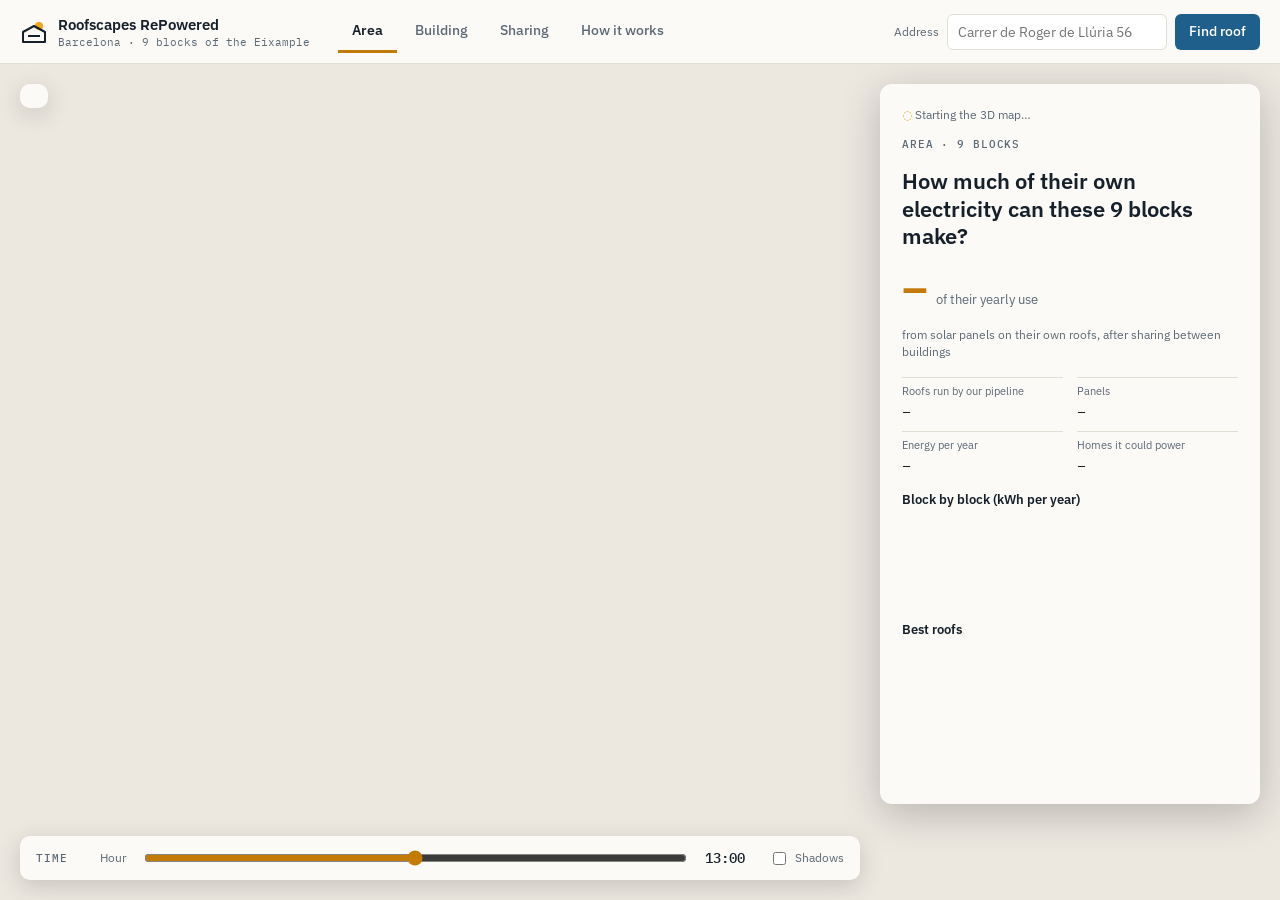
==== website/index.html @ 02edc29c "Clean up folders, merge Breno's step 5, website with 4 screens" ====
<!doctype html>
<html lang="en">
<head>
  <meta charset="utf-8">
  <meta name="viewport" content="width=device-width, initial-scale=1">
  <title>Roofscapes RePowered</title>
  <link rel="preconnect" href="https://fonts.googleapis.com">
  <link href="https://fonts.googleapis.com/css2?family=IBM+Plex+Mono:wght@400;500&family=IBM+Plex+Sans:wght@400;500;600&display=swap" rel="stylesheet">
  <link rel="stylesheet" href="https://js.arcgis.com/4.31/esri/themes/light/main.css">
  <link rel="stylesheet" href="style.css">
</head>
<body data-tab="area">
  <header id="topbar" class="topbar">
    <div class="brand">
      <svg width="28" height="28" viewBox="0 0 28 28" aria-hidden="true"><circle cx="19" cy="8" r="4" fill="#f2a516"></circle><path d="M3 24 L3 14 L14 8 L25 14 L25 24 Z" fill="none" stroke="currentColor" stroke-width="2" stroke-linejoin="round"></path><path d="M8 18 H20" stroke="currentColor" stroke-width="2"></path></svg>
      <div>
        <p class="brand-name">Roofscapes RePowered</p>
        <p class="brand-sub">Barcelona · 9 blocks of the Eixample</p>
      </div>
    </div>
    <nav class="tabs" role="tablist" aria-label="Screens">
      <button type="button" role="tab" data-tab="area" aria-selected="true">Area</button>
      <button type="button" role="tab" data-tab="building" aria-selected="false">Building</button>
      <button type="button" role="tab" data-tab="sharing" aria-selected="false">Sharing</button>
      <button type="button" role="tab" data-tab="method" aria-selected="false">How it works</button>
    </nav>
    <form id="search" class="search" role="search">
      <label for="search-input">Address</label>
      <input id="search-input" type="text" placeholder="Carrer de Roger de Llúria 56" autocomplete="street-address">
      <button type="submit">Find roof</button>
    </form>
  </header>

  <div id="map" aria-label="3D map of Barcelona (Ajuntament de Barcelona model)"></div>
  <div id="veil" hidden></div>

  <aside id="legend" class="legend card" aria-label="Map colours"></aside>

  <aside id="panel" class="card">
    <p id="status" class="status" data-kind="loading">Starting the 3D map…</p>

    <!-- 1. AREA -->
    <section id="tab-area" class="tab" aria-labelledby="area-title">
      <p class="eyebrow">Area · 9 blocks</p>
      <h1 id="area-title">How much of their own electricity can these 9 blocks make?</h1>
      <div class="hero">
        <span id="a-cover" class="big">–</span>
        <span class="unit">of their yearly use</span>
      </div>
      <p id="a-cover-note" class="note">from solar panels on their own roofs, after sharing between buildings</p>
      <dl class="tiles">
        <div><dt>Roofs run by our pipeline</dt><dd id="a-roofs">–</dd></div>
        <div><dt>Panels</dt><dd id="a-panels">–</dd></div>
        <div><dt>Energy per year</dt><dd id="a-energy">–</dd></div>
        <div><dt id="a-homes-label">Homes it could power</dt><dd id="a-homes">–</dd></div>
      </dl>
      <div class="block-chart">
        <p class="subhead">Block by block (kWh per year)</p>
        <div id="a-blocks" class="bars" aria-label="Energy per block"></div>
        <p id="a-blocks-note" class="note"></p>
      </div>
      <div>
        <p class="subhead">Best roofs</p>
        <div id="a-best" class="best-list"></div>
      </div>
    </section>

    <!-- 2. BUILDING -->
    <section id="tab-building" class="tab" aria-labelledby="building-title" hidden>
      <div id="building-empty">
        <p class="eyebrow">Building</p>
        <h1 id="building-title">Choose a roof</h1>
        <p class="note">Click a roof on the map, type an address above, or pick one of the best roofs in Area.</p>
      </div>
      <div id="report" hidden>
        <p id="r-source" class="source-tag"></p>
        <div class="building">
          <h1 id="r-title" class="building-title"></h1>
          <p id="r-use" class="building-use"></p>
          <p id="r-building" class="building-line"></p>
          <p id="r-catastro" class="building-line"></p>
        </div>
        <div class="hero">
          <span id="r-energy" class="big">–</span>
          <span class="unit">kWh / year</span>
        </div>
        <p id="r-own" class="own-line"></p>
        <p id="r-step5" class="step5-line" hidden></p>
        <div id="r-months" class="months" aria-label="Energy month by month" hidden></div>
        <div id="r-day-box" class="day" hidden>
          <p class="subhead">A typical day in <span id="r-day-month"></span></p>
          <svg id="r-day" viewBox="0 0 336 120" role="img" aria-label="Solar output per hour on a typical day"></svg>
          <p class="note">kWh per hour, local time. The line moves with the month and hour in the time bar.</p>
        </div>
        <p id="r-reading" class="reading-line"></p>

        <label class="slider-label" for="sun-range">
          Keep panels with at least <strong id="sun-out">60%</strong> of full sun
        </label>
        <input id="sun-range" type="range" min="40" max="100" step="5" value="60">

        <dl class="stats">
          <div><dt>Roof area</dt><dd id="r-roof">–</dd></div>
          <div><dt id="r-slots-label">Panel slots (geometry)</dt><dd id="r-slots">–</dd></div>
          <div><dt id="r-panels-label">Panels after obstacles</dt><dd id="r-panels">–</dd></div>
          <div><dt>Panel area</dt><dd id="r-parea">–</dd></div>
          <div><dt>Installed power</dt><dd id="r-kwp">–</dd></div>
          <div><dt>Sun lost to shade</dt><dd id="r-shade">–</dd></div>
        </dl>

        <div class="share">
          <label for="policy-select">Who gets the energy (quick yearly estimate)</label>
          <select id="policy-select">
            <option value="own-first">Own building first, then nearest neighbours</option>
            <option value="equal">Share equally with every building within 2 km</option>
          </select>
          <p id="r-share" class="share-line"></p>
        </div>

        <details class="assumptions">
          <summary>Assumptions in this calculation</summary>
          <ul id="r-assumptions"></ul>
        </details>

        <button type="button" id="save-btn" class="secondary">Save roof data (JSON)</button>
      </div>
    </section>

    <!-- 3. SHARING -->
    <section id="tab-sharing" class="tab" aria-labelledby="sharing-title" hidden>
      <p class="eyebrow">Sharing · step 5</p>
      <h1 id="sharing-title">Sharing groups</h1>
      <p class="text">Hour by hour, every building first uses its own sun. Extra sun goes to the other buildings in its group, split by what each one still needs. What nobody needs goes to the grid.</p>
      <div>
        <p id="rule-label" class="subhead">Distance rule</p>
        <div id="s-rules" class="segmented" role="group" aria-labelledby="rule-label"></div>
        <p id="s-rule-note" class="note"></p>
      </div>
      <div>
        <p class="subhead">The 9 blocks' use covered by their own sun</p>
        <div class="compare">
          <span>Each roof alone</span><span class="track"><span id="s-alone-bar" class="fill"></span></span><span id="s-alone">–</span>
          <span>With sharing</span><span class="track"><span id="s-with-bar" class="fill"></span></span><span id="s-with">–</span>
        </div>
      </div>
      <div>
        <p class="subhead">Groups</p>
        <div id="s-groups" class="groups"></div>
      </div>
    </section>
  </aside>

  <!-- 4. HOW IT WORKS -->
  <section id="story" aria-labelledby="story-title" hidden>
    <div class="problem">
      <p class="eyebrow light">The problem</p>
      <h1 id="story-title">Barcelona generates 6,199 GWh a year, about 93% of what it uses. Only 1.2% of it is renewable.</h1>
      <p>Our tool finds which roofs can carry solar panels, how much they make after shade, and which buildings nearby can share it. Source: Barcelona Energy Observatory.</p>
    </div>
    <ol class="steps">
      <li class="step">
        <p class="step-n">Step 1</p>
        <h2>Find the building</h2>
        <div class="step-pic">
          <svg width="140" height="120" viewBox="0 0 140 120" aria-hidden="true"><path d="M30 20 H110 L120 30 V90 L110 100 H30 L20 90 V30 Z" fill="#e7b9ab" stroke="#9e5243" stroke-width="2"></path><path d="M48 40 H92 L100 48 V72 L92 80 H48 L40 72 V48 Z" fill="#efe9de" stroke="#9e5243" stroke-width="2"></path><path d="M70 20 V40 M70 80 V100 M20 60 H40 M100 60 H120" stroke="#9e5243" stroke-width="1.2" stroke-dasharray="3 3"></path><circle cx="110" cy="30" r="6" fill="#1f5f8b"></circle></svg>
        </div>
        <p>An address or a click on the map becomes a cadastral plot: its outline, age, floors and homes, and whether the roof is flat.</p>
        <p class="step-src">Catastro · ICGC LiDAR</p>
      </li>
      <li class="step">
        <p class="step-n">Step 2</p>
        <h2>Read the roof</h2>
        <div class="step-trio">
          <img src="img/lluria56_photo.png" alt="Aerial photo of the roof of Roger de Llúria 56">
          <img src="img/lluria56_height.png" alt="LiDAR height map of the same roof: green is the main roof level, red the stair housings">
          <img src="img/lluria56_preview.png" alt="The roof read by step 2: green free roof, red obstacles, yellow where panels fit">
        </div>
        <p>Photo, LiDAR height, reading. LiDAR finds roof levels, stairs and tanks; the AI model on the photo adds skylights and existing panels.</p>
        <p class="ai-tag">AI: U-Net with a ResNet-34 encoder (pretrained on ImageNet), fine-tuned on our labelled roofs · training next</p>
        <p class="step-src">ICGC LiDAR · ICGC orthophoto · Roger de Llúria 56</p>
      </li>
      <li class="step">
        <p class="step-n">Step 3</p>
        <h2>Place the panels</h2>
        <div class="step-pic"><img src="img/bruc59_panels.png" alt="Panel layout on the roof of Carrer del Bruc 59: rows of panels coloured from dark blue (most shade) to orange (least shade)"></div>
        <p>Rows of 1.76 × 1.13 m panels, tilted 10° towards the side closest to south, spaced so they don't shade each other in winter.</p>
        <p class="step-src">Our layout · Carrer del Bruc 59</p>
      </li>
      <li class="step">
        <p class="step-n">Step 4</p>
        <h2>Shade and energy</h2>
        <div class="step-pic step-bars" aria-hidden="true">
          <div class="mini-bars"><span style="--h:31%"></span><span style="--h:46%"></span><span style="--h:62%"></span><span style="--h:74%"></span><span style="--h:97%"></span><span style="--h:96%"></span><span style="--h:100%"></span><span style="--h:88%"></span><span style="--h:63%"></span><span style="--h:33%"></span><span style="--h:32%"></span><span style="--h:28%"></span></div>
          <span>Bruc 59 · 19,463 kWh a year</span>
        </div>
        <p>Every hour of a typical year, with shade from neighbours, trees and rooftop structures. Panels that lose more than 40% of their sun are left out.</p>
        <p class="step-src">PVGIS · ICGC LiDAR (150 m around)</p>
      </li>
      <li class="step">
        <p class="step-n">Step 5</p>
        <h2>Use and sharing</h2>
        <div class="step-pic">
          <svg width="160" height="120" viewBox="0 0 160 120" aria-hidden="true"><g fill="none" stroke="#b06f00" stroke-width="2.5" stroke-linecap="round"><path d="M80 60 Q60 30 36 28"></path><path d="M80 60 Q110 35 128 30"></path><path d="M80 60 Q50 85 34 96"></path><path d="M80 60 Q115 85 130 94"></path></g><g fill="#f5d38f" stroke="#b06f00" stroke-width="2"><rect x="24" y="18" width="24" height="20" rx="3"></rect><rect x="116" y="20" width="24" height="20" rx="3"></rect><rect x="22" y="86" width="24" height="20" rx="3"></rect><rect x="118" y="84" width="24" height="20" rx="3"></rect></g><rect x="64" y="46" width="32" height="28" rx="4" fill="#d08a0b"></rect><circle cx="80" cy="60" r="6" fill="#ffe066"></circle></svg>
        </div>
        <p>Each building's use, hour by hour, from its homes and shops. Then groups of buildings within 500 m share the extra sun.</p>
        <p class="step-src">Catastro · Open Data BCN (Datadis meters)</p>
      </li>
    </ol>
  </section>

  <div id="timebar" class="timebar card">
    <span class="eyebrow">Time</span>
    <div id="t-months" class="months-pick" role="group" aria-label="Month"></div>
    <label for="t-hour">Hour</label>
    <input id="t-hour" type="range" min="5" max="21" step="1" value="13">
    <span id="t-hour-out" class="hour-out">13:00</span>
    <label class="check"><input id="t-shadows" type="checkbox"> Shadows</label>
  </div>

  <script src="config.js"></script>
  <script src="solar.js"></script>
  <script src="https://js.arcgis.com/4.31/"></script>
  <script src="app.js"></script>
</body>
</html>
---- website/style.css ----
/* Roofscapes RePowered: top bar with the four tabs; the 3D map fills the rest of the screen;
   legend top-left, panel on the right, time bar at the bottom. "How it works" covers the map. */
:root {
  --ink: #16202a;
  --muted: #5b6875;
  --soft: #3d4651;
  --paper: #fbfaf7;
  --line: #e2ded5;
  --ground: #ece8e0;
  --sun: #f2a516;
  --accent: #c47a06;
  --sel: #f2a516;
  --got-full: #3f8a46;
  --got-part: #a9d39b;
  --green: #2f7d3a;
  --sky: #1f5f8b;
  --bad: #b3261e;
  --top: 64px;               /* height of the top bar; app.js updates it when the bar wraps */
  --font: "IBM Plex Sans", system-ui, -apple-system, "Segoe UI", sans-serif;
  --mono: "IBM Plex Mono", ui-monospace, Menlo, Consolas, monospace;
}

* { box-sizing: border-box; }
html, body { height: 100%; margin: 0; }
body { font: 14px/1.45 var(--font); color: var(--ink); background: var(--ground); overflow: hidden; }
button, select, input { font: inherit; color: inherit; }
button:focus-visible, select:focus-visible, input:focus-visible, summary:focus-visible, a:focus-visible { outline: 2px solid var(--sky); outline-offset: 2px; }
[hidden] { display: none !important; }
p { margin: 0; }

/* ---------- top bar ---------- */
.topbar {
  position: fixed; top: 0; left: 0; right: 0; z-index: 10;
  display: flex; flex-wrap: wrap; align-items: center; gap: 8px 28px;
  min-height: 64px; padding: 8px 20px; background: var(--paper); border-bottom: 1px solid var(--line);
}
.brand { display: flex; align-items: center; gap: 10px; }
.brand-name { font-weight: 600; font-size: 15px; }
.brand-sub { font: 11px var(--mono); color: var(--muted); }
.tabs { display: flex; flex-wrap: wrap; gap: 4px; }
.tabs button {
  padding: 10px 14px; border: 0; border-bottom: 3px solid transparent; background: none;
  font-weight: 500; color: var(--muted); cursor: pointer;
}
.tabs button[aria-selected="true"] { color: var(--ink); font-weight: 600; border-bottom-color: var(--accent); }
.tabs button:hover { color: var(--ink); }
.search { display: flex; align-items: center; gap: 8px; margin-left: auto; }
.search label { font-size: 12px; color: var(--muted); }
.search input { width: 220px; height: 36px; padding: 0 10px; border: 1px solid var(--line); border-radius: 6px; background: #fff; }
.search button { height: 36px; padding: 0 14px; border: 0; border-radius: 6px; background: var(--sky); color: #fff; font-weight: 500; cursor: pointer; }

/* ---------- map and cards ---------- */
#map { position: fixed; top: var(--top); left: 0; right: 0; bottom: 0; }
#veil { position: fixed; top: var(--top); left: 0; right: 0; bottom: 0; z-index: 4; background: rgba(236, 232, 224, 0.72); }
.card { background: var(--paper); border-radius: 10px; box-shadow: 0 6px 24px rgba(0, 0, 0, 0.16); }

.legend {
  position: fixed; top: calc(var(--top) + 20px); left: 20px; z-index: 5; max-width: 250px;
  padding: 12px 14px; display: flex; flex-direction: column; gap: 7px; font-size: 12px;
}
.legend .title { font-weight: 600; }
.legend .row { display: flex; align-items: center; gap: 8px; }
.legend i { flex: none; width: 14px; height: 12px; border-radius: 2px; background: var(--c); border: 1px solid rgba(0, 0, 0, 0.15); }
.legend .scale { display: flex; gap: 3px; }
.legend .scale i { width: 38px; }
.legend .ends { display: flex; justify-content: space-between; font: 11px var(--mono); color: var(--muted); }
.legend .hint { color: var(--muted); font-size: 11px; }

#panel {
  position: fixed; top: calc(var(--top) + 20px); right: 20px; bottom: 96px; z-index: 5;
  width: 380px; overflow-y: auto; padding: 22px; border-radius: 12px; box-shadow: 0 10px 40px rgba(0, 0, 0, 0.22);
  display: flex; flex-direction: column; gap: 14px;
}
.tab { display: flex; flex-direction: column; gap: 16px; }
.status { color: var(--muted); font-size: 12px; }
.status[data-kind="error"] { color: var(--bad); }
.status[data-kind="loading"]::before { content: "◌ "; color: var(--sun); }
.eyebrow { font: 500 11px var(--mono); letter-spacing: 0.08em; text-transform: uppercase; color: var(--muted); }
.eyebrow.light { color: #f2c14e; }
h1 { margin: 0; font-size: 22px; line-height: 1.25; font-weight: 600; }
.subhead { font-size: 13px; font-weight: 600; margin-bottom: 6px; }
.note { font-size: 12px; color: var(--muted); }
.text { font-size: 13px; color: var(--soft); }
.note code, .text code { font: 11px var(--mono); background: #efebe3; padding: 1px 4px; border-radius: 3px; }

.hero { display: flex; align-items: baseline; gap: 8px; }
.big { font: 600 44px/1 var(--font); color: var(--accent); font-variant-numeric: tabular-nums; }
.unit { color: var(--muted); font-size: 13px; }

.tiles, .stats { margin: 0; display: grid; grid-template-columns: repeat(2, minmax(0, 1fr)); gap: 10px 14px; }
.tiles div, .stats div { border-top: 1px solid var(--line); padding-top: 6px; }
.tiles dt, .stats dt { font-size: 11px; color: var(--muted); }
.tiles dd, .stats dd { margin: 2px 0 0; font: 500 15px var(--mono); font-variant-numeric: tabular-nums; }

.bars { display: grid; grid-template-columns: repeat(9, minmax(0, 1fr)); gap: 6px; align-items: end; height: 90px; }
.bars .bar { display: flex; flex-direction: column; justify-content: flex-end; align-items: center; height: 100%; gap: 3px; }
.bars .bar span { width: 100%; height: var(--h); min-height: 2px; border-radius: 3px 3px 0 0; background: #e8b04a; }
.bars .bar.empty span { background: repeating-linear-gradient(135deg, #efe7d6 0 4px, #e3d7bf 4px 8px); height: 60%; }
.bars .bar b { font: 500 11px var(--mono); color: var(--muted); }

.best-list { display: flex; flex-direction: column; gap: 6px; }
.best-list button {
  display: flex; align-items: center; gap: 10px; padding: 10px; width: 100%; text-align: left;
  border: 1px solid var(--line); border-radius: 8px; background: #fff; cursor: pointer;
}
.best-list button:hover { border-color: var(--sky); }
.rank { flex: none; width: 24px; height: 24px; border-radius: 12px; background: var(--ink); color: #fff; font: 500 12px var(--mono); display: flex; align-items: center; justify-content: center; }
.best-list .name { flex: 1; display: flex; flex-direction: column; font-size: 13px; font-weight: 500; }
.best-list .name small { font-size: 11px; font-weight: 400; color: var(--muted); }
.best-list .kwh { font: 500 13px var(--mono); }

/* ---------- building ---------- */
.source-tag { font: 500 11px var(--mono); letter-spacing: 0.06em; text-transform: uppercase; margin-bottom: -8px; }
.source-tag[data-kind="pipeline"] { color: var(--green); }
.source-tag[data-kind="estimate"] { color: var(--muted); }
.building { display: flex; flex-direction: column; gap: 2px; }
.building-title { font-size: 22px; }
.building-use { font-weight: 600; font-size: 13px; }
.building-line { font-size: 12px; color: var(--muted); }
.building-line a { color: var(--sky); }
.own-line { margin-top: -6px; }
.step5-line { font-size: 12px; padding: 6px 8px; border-radius: 6px; background: #e3f1df; color: #1f4f25; }
.reading-line { font-size: 12px; padding: 6px 8px; border-radius: 6px; background: #efebe3; color: var(--soft); }
.reading-line[data-kind="pipeline"] { background: #e3f1df; color: #1f4f25; }
.reading-line[data-kind="read"] { background: #fff6c8; color: #5c4a00; }

.months { display: grid; grid-template-columns: repeat(12, 1fr); gap: 3px; height: 54px; align-items: end; margin-bottom: 14px; }
.months span { position: relative; height: calc(var(--h) * 0.72); min-height: 2px; background: #e8b04a; border-radius: 2px 2px 0 0; }
.months span.on { background: var(--accent); }
.months span::after { content: attr(data-m); position: absolute; left: 0; right: 0; bottom: -15px; text-align: center; font: 10px var(--mono); color: var(--muted); }
.day svg { width: 100%; height: auto; display: block; }

.slider-label { font-size: 13px; }
#sun-range { width: 100%; accent-color: var(--accent); }
.share { display: flex; flex-direction: column; gap: 6px; border-top: 1px solid var(--line); padding-top: 10px; }
.share label { font-size: 11px; color: var(--muted); }
.share select { height: 36px; border: 1px solid var(--line); border-radius: 6px; padding: 0 8px; background: #fff; }
.assumptions { font-size: 12px; color: var(--muted); }
.assumptions summary { cursor: pointer; color: var(--ink); }
.assumptions ul { margin: 6px 0 0; padding-left: 18px; }
.secondary { height: 40px; border: 1px solid var(--line); border-radius: 6px; background: #fff; font-weight: 500; cursor: pointer; }
.secondary:hover { border-color: var(--sky); }

/* ---------- sharing ---------- */
.segmented { display: grid; grid-template-columns: repeat(3, minmax(0, 1fr)); gap: 4px; padding: 4px; background: #efebe3; border-radius: 8px; }
.segmented button { height: 36px; border: 0; border-radius: 6px; background: transparent; font: 500 13px var(--mono); color: var(--soft); cursor: pointer; }
.segmented button[aria-pressed="true"] { background: #fff; color: var(--ink); box-shadow: 0 1px 3px rgba(0, 0, 0, 0.15); }
.segmented button:disabled { color: #8a929c; cursor: not-allowed; }
.compare { display: grid; grid-template-columns: 96px 1fr 52px; gap: 8px; align-items: center; font-size: 12px; }
.compare .track { height: 14px; border-radius: 3px; background: #efe7d6; overflow: hidden; }
.compare .fill { display: block; height: 100%; width: 0; background: var(--accent); }
.compare > span:nth-child(3n) { font-family: var(--mono); }
.groups { display: flex; flex-direction: column; gap: 8px; }
.group {
  display: flex; flex-direction: column; gap: 8px; padding: 12px; width: 100%; text-align: left;
  border: 1px solid var(--line); border-radius: 8px; background: #fff; cursor: pointer;
}
.group:hover { border-color: var(--sky); }
.group .head { display: flex; align-items: center; gap: 8px; font-size: 13px; font-weight: 500; }
.group .dot { flex: none; width: 22px; height: 22px; border-radius: 11px; color: #fff; font: 500 12px var(--mono); display: flex; align-items: center; justify-content: center; }
.group .count { margin-left: auto; font: 12px var(--mono); color: var(--muted); }
.group .nums { display: grid; grid-template-columns: repeat(3, minmax(0, 1fr)); gap: 6px; font-size: 11px; color: var(--muted); }
.group .nums b { display: block; font: 500 13px var(--mono); color: var(--ink); }

/* ---------- how it works ---------- */
#story { position: fixed; top: calc(var(--top) + 24px); left: 24px; right: 24px; bottom: 96px; z-index: 6; overflow-y: auto; display: flex; flex-direction: column; gap: 18px; }
.problem { align-self: flex-start; max-width: 720px; background: var(--ink); color: #fff; border-radius: 12px; padding: 22px 26px; display: flex; flex-direction: column; gap: 8px; box-shadow: 0 10px 40px rgba(0, 0, 0, 0.22); }
.problem h1 { font-size: 26px; }
.problem p:last-child { color: #d7dde3; }
.steps { list-style: none; margin: 0; padding: 0; display: grid; grid-template-columns: repeat(5, minmax(0, 1fr)); gap: 14px; }
.step { background: var(--paper); border-radius: 12px; padding: 16px; display: flex; flex-direction: column; gap: 10px; box-shadow: 0 6px 24px rgba(0, 0, 0, 0.14); font-size: 13px; color: var(--soft); }
.step h2 { margin: 0; font-size: 17px; color: var(--ink); }
.step-n { font: 12px var(--mono); color: var(--muted); }
.step-pic { height: 150px; border-radius: 8px; background: #efe9de; display: flex; align-items: center; justify-content: center; overflow: hidden; }
.step-pic img { width: 100%; height: 100%; object-fit: contain; }
.step-trio { display: grid; grid-template-columns: repeat(3, minmax(0, 1fr)); gap: 4px; }
.step-trio img { width: 100%; height: 150px; object-fit: cover; border-radius: 6px; }
.step-bars { flex-direction: column; align-items: stretch; padding: 14px 12px 8px; gap: 6px; font: 11px var(--mono); }
.mini-bars { flex: 1; display: grid; grid-template-columns: repeat(12, minmax(0, 1fr)); gap: 3px; align-items: end; }
.mini-bars span { height: var(--h); background: #e8b04a; border-radius: 2px 2px 0 0; }
.ai-tag { align-self: flex-start; padding: 4px 8px; border-radius: 6px; background: #e4eef6; color: #16405f; font-size: 11px; }
.step-src { margin-top: auto; font: 11px var(--mono); color: var(--muted); }

/* ---------- time bar ---------- */
.timebar {
  position: fixed; left: 20px; right: 420px; bottom: 20px; z-index: 5;
  display: flex; flex-wrap: wrap; align-items: center; gap: 8px 16px; padding: 12px 16px;
}
body[data-tab="method"] .timebar { right: 20px; }
.months-pick { display: flex; gap: 2px; }
.months-pick button { min-width: 30px; height: 32px; border: 0; border-radius: 5px; background: transparent; font: 500 12px var(--mono); color: var(--soft); cursor: pointer; }
.months-pick button[aria-pressed="true"] { background: var(--ink); color: #fff; }
.timebar label { font-size: 12px; color: var(--muted); }
#t-hour { flex: 1 1 140px; accent-color: var(--accent); }
.hour-out { font: 500 14px var(--mono); min-width: 48px; }
.check { display: flex; align-items: center; gap: 6px; }

@media (max-width: 1100px) {
  .steps { grid-template-columns: repeat(2, minmax(0, 1fr)); }
}
@media (max-width: 760px) {
  .search input { width: 150px; }
  #panel { top: auto; left: 0; right: 0; bottom: 0; width: auto; max-height: 48vh; border-radius: 12px 12px 0 0; padding: 16px; }
  .legend { display: none; }
  .timebar { left: 8px; right: 8px; bottom: auto; top: calc(var(--top) + 8px); padding: 8px 10px; }
  .months-pick button { min-width: 22px; }
  .steps { grid-template-columns: minmax(0, 1fr); }
  #story { bottom: 24px; }
  .big { font-size: 32px; }
}
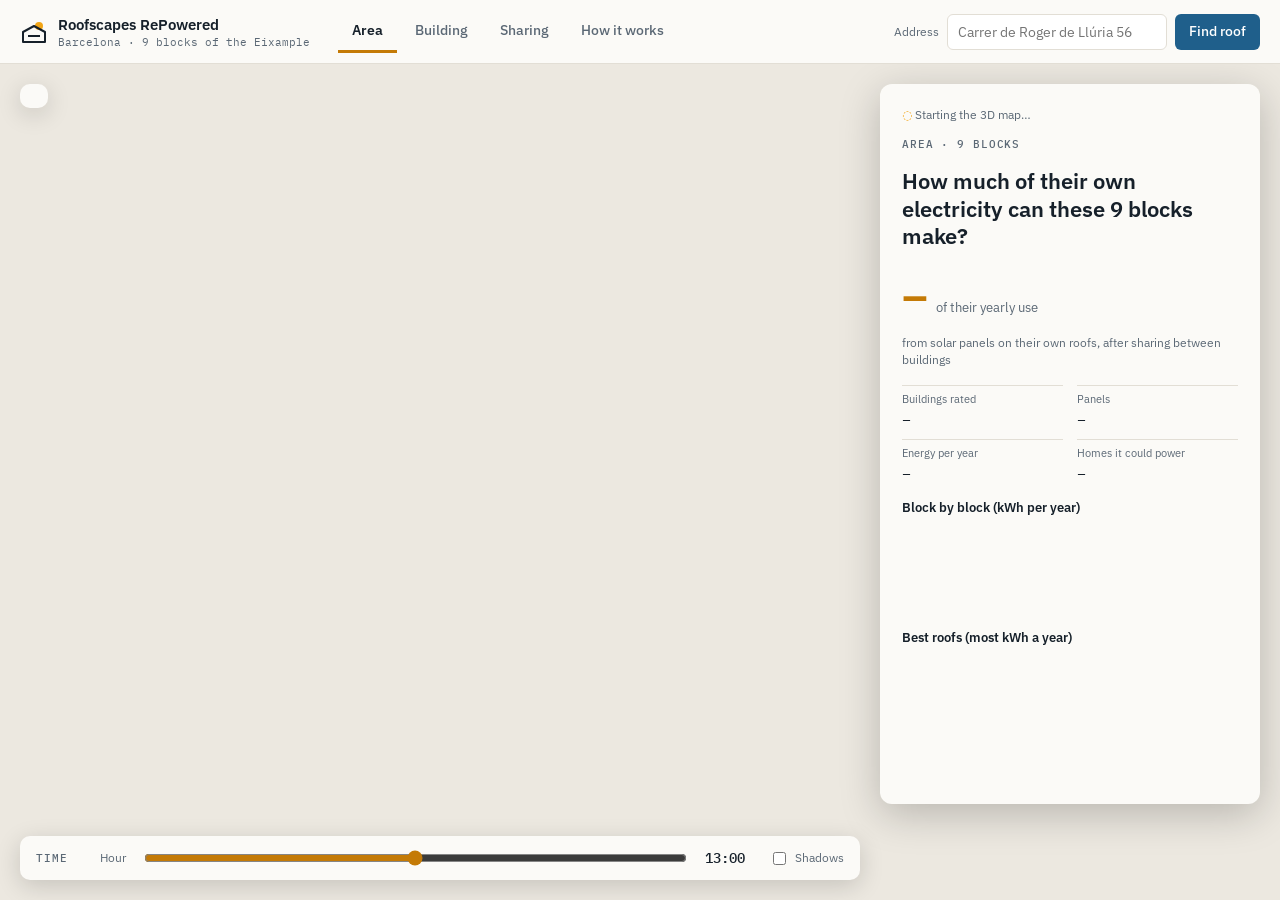
==== commit 67cddb6e: "Area: colour every building, best to worst" ====
--- a/website/index.html
+++ b/website/index.html
@@ -43,13 +43,29 @@
     <section id="tab-area" class="tab" aria-labelledby="area-title">
       <p class="eyebrow">Area · 9 blocks</p>
       <h1 id="area-title">How much of their own electricity can these 9 blocks make?</h1>
+      <div id="a-pick" class="pick" hidden>
+        <p class="pick-rank"><i id="a-pick-swatch" class="swatch"></i><span id="a-pick-rank"></span></p>
+        <p id="a-pick-title" class="pick-title"></p>
+        <p id="a-pick-floor" class="note"></p>
+        <dl class="tiles">
+          <div><dt>Per m² of roof, a year</dt><dd id="a-pick-m2">–</dd></div>
+          <div><dt>Per year</dt><dd id="a-pick-year">–</dd></div>
+          <div><dt>Panels</dt><dd id="a-pick-panels">–</dd></div>
+          <div><dt>From</dt><dd id="a-pick-src">–</dd></div>
+        </dl>
+        <div class="pick-actions">
+          <button id="a-pick-open" type="button" class="primary">Open Roof Report</button>
+          <button id="a-pick-close" type="button" class="secondary">Close</button>
+        </div>
+      </div>
+      <p id="a-source" class="source-tag"></p>
       <div class="hero">
         <span id="a-cover" class="big">–</span>
         <span class="unit">of their yearly use</span>
       </div>
       <p id="a-cover-note" class="note">from solar panels on their own roofs, after sharing between buildings</p>
       <dl class="tiles">
-        <div><dt>Roofs run by our pipeline</dt><dd id="a-roofs">–</dd></div>
+        <div><dt>Buildings rated</dt><dd id="a-roofs">–</dd></div>
         <div><dt>Panels</dt><dd id="a-panels">–</dd></div>
         <div><dt>Energy per year</dt><dd id="a-energy">–</dd></div>
         <div><dt id="a-homes-label">Homes it could power</dt><dd id="a-homes">–</dd></div>
@@ -60,7 +76,7 @@
         <p id="a-blocks-note" class="note"></p>
       </div>
       <div>
-        <p class="subhead">Best roofs</p>
+        <p class="subhead">Best roofs (most kWh a year)</p>
         <div id="a-best" class="best-list"></div>
       </div>
     </section>
--- a/website/style.css
+++ b/website/style.css
@@ -109,6 +109,16 @@
 .best-list .name small { font-size: 11px; font-weight: 400; color: var(--muted); }
 .best-list .kwh { font: 500 13px var(--mono); }
 
+/* the building clicked in the Area tab */
+.pick { display: flex; flex-direction: column; gap: 8px; padding: 14px; border: 1px solid var(--line); border-radius: 10px; background: #fff; }
+.pick-rank { display: flex; align-items: center; gap: 8px; font: 500 12px var(--mono); letter-spacing: 0.04em; text-transform: uppercase; }
+.pick-title { font-size: 17px; font-weight: 600; }
+.pick-actions { display: flex; gap: 8px; }
+.pick-actions button { flex: 1; }
+.swatch { display: inline-block; flex: none; width: 14px; height: 14px; border-radius: 3px; background: var(--c); border: 1px solid rgba(0, 0, 0, 0.2); vertical-align: -2px; margin-right: 4px; }
+.primary { height: 40px; border: 0; border-radius: 6px; background: var(--sky); color: #fff; font-weight: 500; cursor: pointer; }
+.primary:hover { background: #184c70; }
+
 /* ---------- building ---------- */
 .source-tag { font: 500 11px var(--mono); letter-spacing: 0.06em; text-transform: uppercase; margin-bottom: -8px; }
 .source-tag[data-kind="pipeline"] { color: var(--green); }
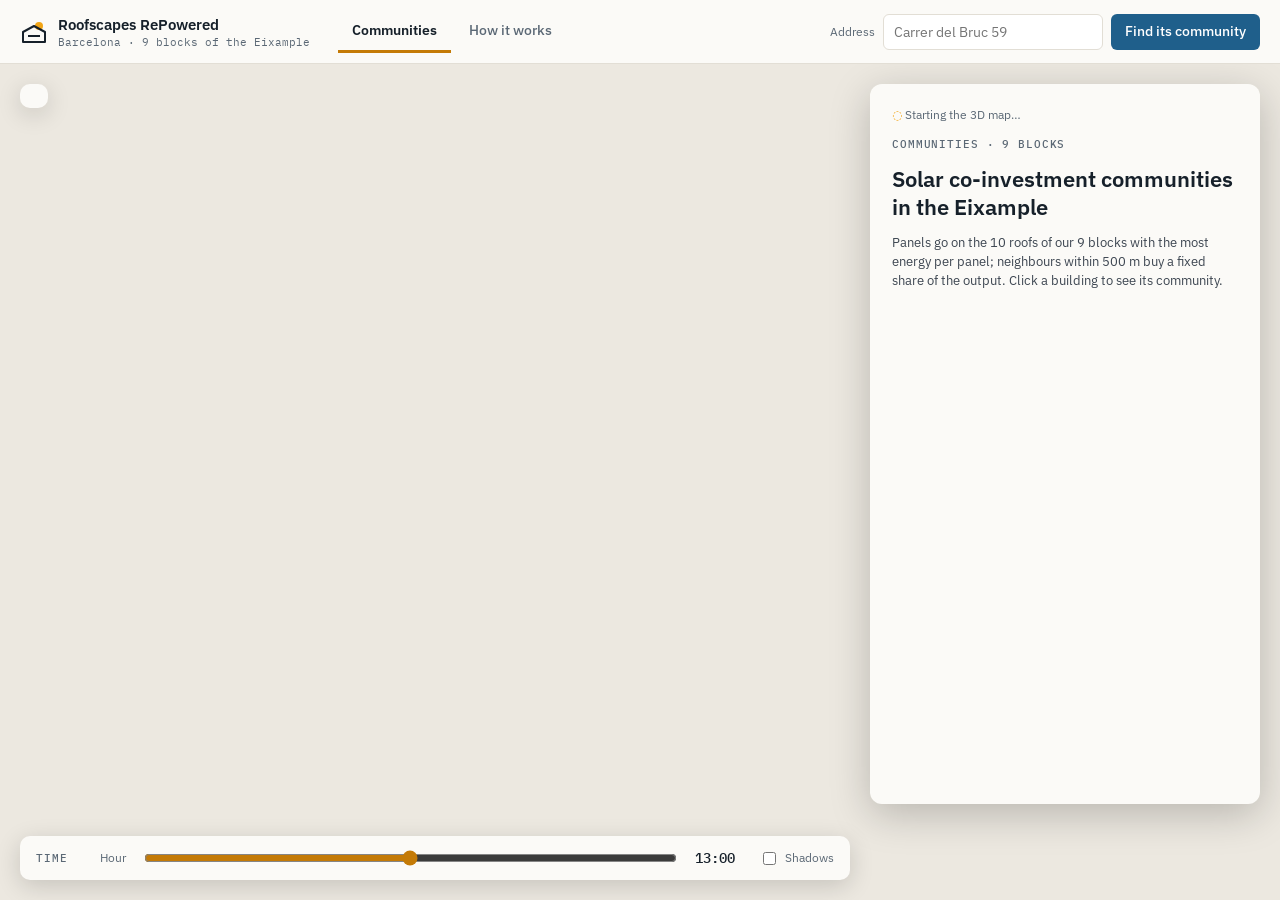
==== commit 5bdc0643: "like step 5c's map" ====
--- a/website/index.html
+++ b/website/index.html
@@ -9,7 +9,7 @@
   <link rel="stylesheet" href="https://js.arcgis.com/4.31/esri/themes/light/main.css">
   <link rel="stylesheet" href="style.css">
 </head>
-<body data-tab="area">
+<body data-tab="communities">
   <header id="topbar" class="topbar">
     <div class="brand">
       <svg width="28" height="28" viewBox="0 0 28 28" aria-hidden="true"><circle cx="19" cy="8" r="4" fill="#f2a516"></circle><path d="M3 24 L3 14 L14 8 L25 14 L25 24 Z" fill="none" stroke="currentColor" stroke-width="2" stroke-linejoin="round"></path><path d="M8 18 H20" stroke="currentColor" stroke-width="2"></path></svg>
@@ -19,15 +19,13 @@
       </div>
     </div>
     <nav class="tabs" role="tablist" aria-label="Screens">
-      <button type="button" role="tab" data-tab="area" aria-selected="true">Area</button>
-      <button type="button" role="tab" data-tab="building" aria-selected="false">Building</button>
-      <button type="button" role="tab" data-tab="sharing" aria-selected="false">Sharing</button>
+      <button type="button" role="tab" data-tab="communities" aria-selected="true">Communities</button>
       <button type="button" role="tab" data-tab="method" aria-selected="false">How it works</button>
     </nav>
     <form id="search" class="search" role="search">
       <label for="search-input">Address</label>
-      <input id="search-input" type="text" placeholder="Carrer de Roger de Llúria 56" autocomplete="street-address">
-      <button type="submit">Find roof</button>
+      <input id="search-input" type="text" placeholder="Carrer del Bruc 59" autocomplete="street-address">
+      <button type="submit">Find its community</button>
     </form>
   </header>
 
@@ -39,139 +37,55 @@
   <aside id="panel" class="card">
     <p id="status" class="status" data-kind="loading">Starting the 3D map…</p>
 
-    <!-- 1. AREA -->
-    <section id="tab-area" class="tab" aria-labelledby="area-title">
-      <p class="eyebrow">Area · 9 blocks</p>
-      <h1 id="area-title">How much of their own electricity can these 9 blocks make?</h1>
-      <div id="a-pick" class="pick" hidden>
-        <p class="pick-rank"><i id="a-pick-swatch" class="swatch"></i><span id="a-pick-rank"></span></p>
-        <p id="a-pick-title" class="pick-title"></p>
-        <p id="a-pick-floor" class="note"></p>
-        <dl class="tiles">
-          <div><dt>Per m² of roof, a year</dt><dd id="a-pick-m2">–</dd></div>
-          <div><dt>Per year</dt><dd id="a-pick-year">–</dd></div>
-          <div><dt>Panels</dt><dd id="a-pick-panels">–</dd></div>
-          <div><dt>From</dt><dd id="a-pick-src">–</dd></div>
-        </dl>
-        <div class="pick-actions">
-          <button id="a-pick-open" type="button" class="primary">Open Roof Report</button>
-          <button id="a-pick-close" type="button" class="secondary">Close</button>
-        </div>
-      </div>
-      <p id="a-source" class="source-tag"></p>
-      <div class="hero">
-        <span id="a-cover" class="big">–</span>
-        <span class="unit">of their yearly use</span>
-      </div>
-      <p id="a-cover-note" class="note">from solar panels on their own roofs, after sharing between buildings</p>
-      <dl class="tiles">
-        <div><dt>Buildings rated</dt><dd id="a-roofs">–</dd></div>
-        <div><dt>Panels</dt><dd id="a-panels">–</dd></div>
-        <div><dt>Energy per year</dt><dd id="a-energy">–</dd></div>
-        <div><dt id="a-homes-label">Homes it could power</dt><dd id="a-homes">–</dd></div>
-      </dl>
-      <div class="block-chart">
-        <p class="subhead">Block by block (kWh per year)</p>
-        <div id="a-blocks" class="bars" aria-label="Energy per block"></div>
-        <p id="a-blocks-note" class="note"></p>
-      </div>
-      <div>
-        <p class="subhead">Best roofs (most kWh a year)</p>
-        <div id="a-best" class="best-list"></div>
-      </div>
+    <!-- all communities -->
+    <section id="overview" class="view" aria-labelledby="overview-title">
+      <p class="eyebrow">Communities · 9 blocks</p>
+      <h1 id="overview-title">Solar co-investment communities in the Eixample</h1>
+      <p class="text">Panels go on the 10 roofs of our 9 blocks with the most energy per panel; neighbours within 500 m buy a fixed share of the output. Click a building to see its community.</p>
+      <div id="c-picked" class="picked" hidden></div>
+      <p id="c-source" class="source-tag"></p>
+      <div id="c-table" class="c-table"></div>
+      <p id="c-foot" class="note"></p>
     </section>
 
-    <!-- 2. BUILDING -->
-    <section id="tab-building" class="tab" aria-labelledby="building-title" hidden>
-      <div id="building-empty">
-        <p class="eyebrow">Building</p>
-        <h1 id="building-title">Choose a roof</h1>
-        <p class="note">Click a roof on the map, type an address above, or pick one of the best roofs in Area.</p>
+    <!-- one community -->
+    <section id="group" class="view" aria-labelledby="group-title" hidden>
+      <button id="gv-back" type="button" class="back">All communities</button>
+      <p class="group-head"><i id="gv-dot" class="dot"></i><span id="gv-eyebrow" class="eyebrow"></span></p>
+      <h1 id="group-title"></h1>
+      <div id="gv-picked" class="picked" hidden></div>
+      <p id="gv-source" class="source-tag"></p>
+      <div class="hero">
+        <span id="gv-energy" class="big">–</span>
+        <span class="unit">MWh a year</span>
       </div>
-      <div id="report" hidden>
-        <p id="r-source" class="source-tag"></p>
-        <div class="building">
-          <h1 id="r-title" class="building-title"></h1>
-          <p id="r-use" class="building-use"></p>
-          <p id="r-building" class="building-line"></p>
-          <p id="r-catastro" class="building-line"></p>
-        </div>
-        <div class="hero">
-          <span id="r-energy" class="big">–</span>
-          <span class="unit">kWh / year</span>
-        </div>
-        <p id="r-own" class="own-line"></p>
-        <p id="r-step5" class="step5-line" hidden></p>
-        <div id="r-months" class="months" aria-label="Energy month by month" hidden></div>
-        <div id="r-day-box" class="day" hidden>
-          <p class="subhead">A typical day in <span id="r-day-month"></span></p>
-          <svg id="r-day" viewBox="0 0 336 120" role="img" aria-label="Solar output per hour on a typical day"></svg>
-          <p class="note">kWh per hour, local time. The line moves with the month and hour in the time bar.</p>
-        </div>
-        <p id="r-reading" class="reading-line"></p>
-
-        <label class="slider-label" for="sun-range">
-          Keep panels with at least <strong id="sun-out">60%</strong> of full sun
-        </label>
-        <input id="sun-range" type="range" min="40" max="100" step="5" value="60">
-
-        <dl class="stats">
-          <div><dt>Roof area</dt><dd id="r-roof">–</dd></div>
-          <div><dt id="r-slots-label">Panel slots (geometry)</dt><dd id="r-slots">–</dd></div>
-          <div><dt id="r-panels-label">Panels after obstacles</dt><dd id="r-panels">–</dd></div>
-          <div><dt>Panel area</dt><dd id="r-parea">–</dd></div>
-          <div><dt>Installed power</dt><dd id="r-kwp">–</dd></div>
-          <div><dt>Sun lost to shade</dt><dd id="r-shade">–</dd></div>
-        </dl>
-
-        <div class="share">
-          <label for="policy-select">Who gets the energy (quick yearly estimate)</label>
-          <select id="policy-select">
-            <option value="own-first">Own building first, then nearest neighbours</option>
-            <option value="equal">Share equally with every building within 2 km</option>
-          </select>
-          <p id="r-share" class="share-line"></p>
-        </div>
-
-        <details class="assumptions">
-          <summary>Assumptions in this calculation</summary>
-          <ul id="r-assumptions"></ul>
-        </details>
-
-        <button type="button" id="save-btn" class="secondary">Save roof data (JSON)</button>
+      <p id="gv-note" class="note"></p>
+      <dl class="tiles">
+        <div><dt>Panels on the host roof</dt><dd id="gv-kwp">–</dd></div>
+        <div><dt>kWh per kWp</dt><dd id="gv-yield">–</dd></div>
+        <div><dt>Buildings</dt><dd id="gv-buildings">–</dd></div>
+        <div><dt>Flats + offices/schools joining</dt><dd id="gv-members">–</dd></div>
+        <div><dt>Payback</dt><dd id="gv-payback">–</dd></div>
+        <div hidden><dt>Number of panels</dt><dd id="gv-panels">–</dd></div>
+        <div hidden><dt>Investment</dt><dd id="gv-cost">–</dd></div>
+        <div hidden><dt>Saving</dt><dd id="gv-saving">–</dd></div>
+        <div hidden><dt>Used on the spot</dt><dd id="gv-spot">–</dd></div>
+      </dl>
+      <ul id="gv-flags" class="flags"></ul>
+      <div>
+        <p class="subhead">Who co-invests <span class="subnote">· click one to see it on the map</span></p>
+        <ul id="gv-list" class="member-list"></ul>
       </div>
-    </section>
-
-    <!-- 3. SHARING -->
-    <section id="tab-sharing" class="tab" aria-labelledby="sharing-title" hidden>
-      <p class="eyebrow">Sharing · step 5</p>
-      <h1 id="sharing-title">Sharing groups</h1>
-      <p class="text">Hour by hour, every building first uses its own sun. Extra sun goes to the other buildings in its group, split by what each one still needs. What nobody needs goes to the grid.</p>
-      <div>
-        <p id="rule-label" class="subhead">Distance rule</p>
-        <div id="s-rules" class="segmented" role="group" aria-labelledby="rule-label"></div>
-        <p id="s-rule-note" class="note"></p>
-      </div>
-      <div>
-        <p class="subhead">The 9 blocks' use covered by their own sun</p>
-        <div class="compare">
-          <span>Each roof alone</span><span class="track"><span id="s-alone-bar" class="fill"></span></span><span id="s-alone">–</span>
-          <span>With sharing</span><span class="track"><span id="s-with-bar" class="fill"></span></span><span id="s-with">–</span>
-        </div>
-      </div>
-      <div>
-        <p class="subhead">Groups</p>
-        <div id="s-groups" class="groups"></div>
-      </div>
+      <p id="gv-explain" class="note"></p>
     </section>
   </aside>
 
-  <!-- 4. HOW IT WORKS -->
+  <!-- HOW IT WORKS -->
   <section id="story" aria-labelledby="story-title" hidden>
     <div class="problem">
       <p class="eyebrow light">The problem</p>
       <h1 id="story-title">Barcelona generates 6,199 GWh a year, about 93% of what it uses. Only 1.2% of it is renewable.</h1>
-      <p>Our tool finds which roofs can carry solar panels, how much they make after shade, and which buildings nearby can share it. Source: Barcelona Energy Observatory.</p>
+      <p>Our tool finds the roofs that make the most energy per panel, puts the panels there, and lets the neighbours within 500 m co-invest and buy a fixed share of the output. Source: Barcelona Energy Observatory.</p>
     </div>
     <ol class="steps">
       <li class="step">
@@ -180,7 +94,7 @@
         <div class="step-pic">
           <svg width="140" height="120" viewBox="0 0 140 120" aria-hidden="true"><path d="M30 20 H110 L120 30 V90 L110 100 H30 L20 90 V30 Z" fill="#e7b9ab" stroke="#9e5243" stroke-width="2"></path><path d="M48 40 H92 L100 48 V72 L92 80 H48 L40 72 V48 Z" fill="#efe9de" stroke="#9e5243" stroke-width="2"></path><path d="M70 20 V40 M70 80 V100 M20 60 H40 M100 60 H120" stroke="#9e5243" stroke-width="1.2" stroke-dasharray="3 3"></path><circle cx="110" cy="30" r="6" fill="#1f5f8b"></circle></svg>
         </div>
-        <p>An address or a click on the map becomes a cadastral plot: its outline, age, floors and homes, and whether the roof is flat.</p>
+        <p>Every plot of the 9 blocks from Catastro: its outline, age, floors and homes, and whether the roof is flat.</p>
         <p class="step-src">Catastro · ICGC LiDAR</p>
       </li>
       <li class="step">
@@ -191,7 +105,7 @@
           <img src="img/lluria56_height.png" alt="LiDAR height map of the same roof: green is the main roof level, red the stair housings">
           <img src="img/lluria56_preview.png" alt="The roof read by step 2: green free roof, red obstacles, yellow where panels fit">
         </div>
-        <p>Photo, LiDAR height, reading. LiDAR finds roof levels, stairs and tanks; the AI model on the photo adds skylights and existing panels.</p>
+        <p>Photo, LiDAR height, reading. Everything that sticks out of the roof (stairs, tanks, AC units) is a place where panels cannot go.</p>
         <p class="ai-tag">AI: U-Net with a ResNet-34 encoder (pretrained on ImageNet), fine-tuned on our labelled roofs · training next</p>
         <p class="step-src">ICGC LiDAR · ICGC orthophoto · Roger de Llúria 56</p>
       </li>
@@ -199,7 +113,7 @@
         <p class="step-n">Step 3</p>
         <h2>Place the panels</h2>
         <div class="step-pic"><img src="img/bruc59_panels.png" alt="Panel layout on the roof of Carrer del Bruc 59: rows of panels coloured from dark blue (most shade) to orange (least shade)"></div>
-        <p>Rows of 1.76 × 1.13 m panels, tilted 10° towards the side closest to south, spaced so they don't shade each other in winter.</p>
+        <p>Rows of 1.76 × 1.13 m panels on the usable roof, tilted 10° towards the side closest to south, spaced so they don't shade each other in winter.</p>
         <p class="step-src">Our layout · Carrer del Bruc 59</p>
       </li>
       <li class="step">
@@ -214,12 +128,12 @@
       </li>
       <li class="step">
         <p class="step-n">Step 5</p>
-        <h2>Use and sharing</h2>
+        <h2>Communities</h2>
         <div class="step-pic">
-          <svg width="160" height="120" viewBox="0 0 160 120" aria-hidden="true"><g fill="none" stroke="#b06f00" stroke-width="2.5" stroke-linecap="round"><path d="M80 60 Q60 30 36 28"></path><path d="M80 60 Q110 35 128 30"></path><path d="M80 60 Q50 85 34 96"></path><path d="M80 60 Q115 85 130 94"></path></g><g fill="#f5d38f" stroke="#b06f00" stroke-width="2"><rect x="24" y="18" width="24" height="20" rx="3"></rect><rect x="116" y="20" width="24" height="20" rx="3"></rect><rect x="22" y="86" width="24" height="20" rx="3"></rect><rect x="118" y="84" width="24" height="20" rx="3"></rect></g><rect x="64" y="46" width="32" height="28" rx="4" fill="#d08a0b"></rect><circle cx="80" cy="60" r="6" fill="#ffe066"></circle></svg>
+          <svg width="160" height="120" viewBox="0 0 160 120" aria-hidden="true"><g fill="none" stroke="#1f77b4" stroke-width="2" stroke-linecap="round"><path d="M80 60 L36 28"></path><path d="M80 60 L128 30"></path><path d="M80 60 L34 96"></path><path d="M80 60 L130 94"></path></g><g fill="#86b4d9"><rect x="24" y="18" width="24" height="20"></rect><rect x="116" y="20" width="24" height="20"></rect><rect x="22" y="86" width="24" height="20"></rect><rect x="118" y="84" width="24" height="20"></rect></g><rect x="64" y="46" width="32" height="28" fill="#1f77b4" stroke="#16202a" stroke-width="3"></rect><circle cx="80" cy="60" r="8" fill="#ffffff" stroke="#16202a" stroke-width="1.5"></circle><text x="80" y="64" font-family="IBM Plex Mono, monospace" font-size="10" text-anchor="middle" fill="#16202a">1</text></svg>
         </div>
-        <p>Each building's use, hour by hour, from its homes and shops. Then groups of buildings within 500 m share the extra sun.</p>
-        <p class="step-src">Catastro · Open Data BCN (Datadis meters)</p>
+        <p>Panels go on the 10 roofs with the most energy per panel. Neighbours within 500 m co-invest and buy a fixed share of the output: flats (40% assumed to join), offices and schools.</p>
+        <p class="step-src">Catastro · Open Data BCN · RD 244/2019</p>
       </li>
     </ol>
   </section>
--- a/website/style.css
+++ b/website/style.css
@@ -1,4 +1,4 @@
-/* Roofscapes RePowered: top bar with the four tabs; the 3D map fills the rest of the screen;
+/* Roofscapes RePowered: top bar with the tabs; the 3D map fills the rest of the screen;
    legend top-left, panel on the right, time bar at the bottom. "How it works" covers the map. */
 :root {
   --ink: #16202a;
@@ -9,9 +9,6 @@
   --ground: #ece8e0;
   --sun: #f2a516;
   --accent: #c47a06;
-  --sel: #f2a516;
-  --got-full: #3f8a46;
-  --got-part: #a9d39b;
   --green: #2f7d3a;
   --sky: #1f5f8b;
   --bad: #b3261e;
@@ -24,7 +21,7 @@
 html, body { height: 100%; margin: 0; }
 body { font: 14px/1.45 var(--font); color: var(--ink); background: var(--ground); overflow: hidden; }
 button, select, input { font: inherit; color: inherit; }
-button:focus-visible, select:focus-visible, input:focus-visible, summary:focus-visible, a:focus-visible { outline: 2px solid var(--sky); outline-offset: 2px; }
+button:focus-visible, select:focus-visible, input:focus-visible, a:focus-visible { outline: 2px solid var(--sky); outline-offset: 2px; }
 [hidden] { display: none !important; }
 p { margin: 0; }
 
@@ -55,12 +52,15 @@
 .card { background: var(--paper); border-radius: 10px; box-shadow: 0 6px 24px rgba(0, 0, 0, 0.16); }
 
 .legend {
-  position: fixed; top: calc(var(--top) + 20px); left: 20px; z-index: 5; max-width: 250px;
+  position: fixed; top: calc(var(--top) + 20px); left: 20px; z-index: 5; max-width: 260px;
   padding: 12px 14px; display: flex; flex-direction: column; gap: 7px; font-size: 12px;
 }
 .legend .title { font-weight: 600; }
 .legend .row { display: flex; align-items: center; gap: 8px; }
 .legend i { flex: none; width: 14px; height: 12px; border-radius: 2px; background: var(--c); border: 1px solid rgba(0, 0, 0, 0.15); }
+.legend i.host { border: 2px solid var(--ink); }
+.legend i.line { position: relative; width: 28px; height: 0; border: 0; border-top: 3px solid var(--c); border-radius: 0; }
+.legend i.line::after { content: ""; position: absolute; right: -2px; top: -6.5px; border: 5px solid transparent; border-left: 7px solid var(--c); }
 .legend .scale { display: flex; gap: 3px; }
 .legend .scale i { width: 38px; }
 .legend .ends { display: flex; justify-content: space-between; font: 11px var(--mono); color: var(--muted); }
@@ -68,10 +68,10 @@
 
 #panel {
   position: fixed; top: calc(var(--top) + 20px); right: 20px; bottom: 96px; z-index: 5;
-  width: 380px; overflow-y: auto; padding: 22px; border-radius: 12px; box-shadow: 0 10px 40px rgba(0, 0, 0, 0.22);
+  width: 390px; overflow-y: auto; padding: 22px; border-radius: 12px; box-shadow: 0 10px 40px rgba(0, 0, 0, 0.22);
   display: flex; flex-direction: column; gap: 14px;
 }
-.tab { display: flex; flex-direction: column; gap: 16px; }
+.view { display: flex; flex-direction: column; gap: 14px; }
 .status { color: var(--muted); font-size: 12px; }
 .status[data-kind="error"] { color: var(--bad); }
 .status[data-kind="loading"]::before { content: "◌ "; color: var(--sun); }
@@ -79,98 +79,68 @@
 .eyebrow.light { color: #f2c14e; }
 h1 { margin: 0; font-size: 22px; line-height: 1.25; font-weight: 600; }
 .subhead { font-size: 13px; font-weight: 600; margin-bottom: 6px; }
+.subnote { font-weight: 400; color: var(--muted); }
 .note { font-size: 12px; color: var(--muted); }
 .text { font-size: 13px; color: var(--soft); }
 .note code, .text code { font: 11px var(--mono); background: #efebe3; padding: 1px 4px; border-radius: 3px; }
+.source-tag { font: 500 11px var(--mono); letter-spacing: 0.06em; text-transform: uppercase; margin-bottom: -6px; }
+.source-tag[data-kind="pipeline"] { color: var(--green); }
+.source-tag[data-kind="map"] { color: var(--sky); }
 
-.hero { display: flex; align-items: baseline; gap: 8px; }
+/* the building that was clicked */
+.picked { display: flex; flex-direction: column; gap: 4px; padding: 10px 12px; border-radius: 8px; background: #fff; border: 1px solid var(--line); border-left: 4px solid var(--ink); }
+.picked-role { display: flex; align-items: center; gap: 8px; font: 500 11px var(--mono); letter-spacing: 0.04em; text-transform: uppercase; color: var(--soft); }
+.picked-title { font-size: 16px; font-weight: 600; }
+.sw { flex: none; width: 14px; height: 12px; border-radius: 2px; background: var(--c); border: 1px solid rgba(0, 0, 0, 0.15); }
+.sw.host { border: 2px solid var(--ink); }
+
+.hero { display: flex; align-items: baseline; gap: 8px; flex-wrap: wrap; }
 .big { font: 600 44px/1 var(--font); color: var(--accent); font-variant-numeric: tabular-nums; }
 .unit { color: var(--muted); font-size: 13px; }
 
-.tiles, .stats { margin: 0; display: grid; grid-template-columns: repeat(2, minmax(0, 1fr)); gap: 10px 14px; }
-.tiles div, .stats div { border-top: 1px solid var(--line); padding-top: 6px; }
-.tiles dt, .stats dt { font-size: 11px; color: var(--muted); }
-.tiles dd, .stats dd { margin: 2px 0 0; font: 500 15px var(--mono); font-variant-numeric: tabular-nums; }
+.tiles { margin: 0; display: grid; grid-template-columns: repeat(2, minmax(0, 1fr)); gap: 10px 14px; }
+.tiles div { border-top: 1px solid var(--line); padding-top: 6px; }
+.tiles dt { font-size: 11px; color: var(--muted); }
+.tiles dd { margin: 2px 0 0; font: 500 15px var(--mono); font-variant-numeric: tabular-nums; }
 
-.bars { display: grid; grid-template-columns: repeat(9, minmax(0, 1fr)); gap: 6px; align-items: end; height: 90px; }
-.bars .bar { display: flex; flex-direction: column; justify-content: flex-end; align-items: center; height: 100%; gap: 3px; }
-.bars .bar span { width: 100%; height: var(--h); min-height: 2px; border-radius: 3px 3px 0 0; background: #e8b04a; }
-.bars .bar.empty span { background: repeating-linear-gradient(135deg, #efe7d6 0 4px, #e3d7bf 4px 8px); height: 60%; }
-.bars .bar b { font: 500 11px var(--mono); color: var(--muted); }
+/* the list of communities, like the table on step 5c's map */
+.c-table { display: flex; flex-direction: column; }
+.c-row { display: grid; grid-template-columns: 26px minmax(0, 1fr) 46px 54px 62px; gap: 6px 8px; align-items: start; width: 100%;
+  padding: 9px 4px; border: 0; border-bottom: 1px solid #efebe3; background: none; text-align: left; font-size: 13px; }
+.c-row > span:not(.name) { text-align: right; font: 13px var(--mono); font-variant-numeric: tabular-nums; padding-top: 3px; }
+button.c-row { cursor: pointer; }
+button.c-row:hover { background: #fff; }
+.c-row .name { display: flex; flex-direction: column; gap: 2px; font-weight: 500; padding-top: 3px; }
+.c-row .name small { font-size: 11px; font-weight: 400; color: var(--muted); }
+.c-row.head { font-size: 11px; font-weight: 600; color: var(--muted); border-bottom: 1px solid var(--line); padding-bottom: 6px; }
+.c-row.head .name { grid-column: 1 / 3; font-weight: 600; }
+.c-row.head > span:not(.name) { font: 600 11px var(--font); }
+.c-row.total { border-bottom: 0; border-top: 1px solid var(--line); font-weight: 600; }
+.c-row.total .name { grid-column: 1 / 3; font-weight: 600; }
+.c-row.total > span:not(.name) { font-weight: 600; }
+.ring { width: 24px; height: 24px; border-radius: 12px; border: 2.5px solid var(--c); background: #fff; color: var(--ink);
+  display: inline-flex; align-items: center; justify-content: center; font: 600 11px var(--mono); font-style: normal; box-sizing: border-box; }
+.dot { flex: none; display: inline-flex; align-items: center; justify-content: center; width: 24px; height: 24px; border-radius: 12px;
+  background: var(--c); color: #fff; font: 500 12px var(--mono); font-style: normal; }
 
-.best-list { display: flex; flex-direction: column; gap: 6px; }
-.best-list button {
-  display: flex; align-items: center; gap: 10px; padding: 10px; width: 100%; text-align: left;
-  border: 1px solid var(--line); border-radius: 8px; background: #fff; cursor: pointer;
-}
-.best-list button:hover { border-color: var(--sky); }
-.rank { flex: none; width: 24px; height: 24px; border-radius: 12px; background: var(--ink); color: #fff; font: 500 12px var(--mono); display: flex; align-items: center; justify-content: center; }
-.best-list .name { flex: 1; display: flex; flex-direction: column; font-size: 13px; font-weight: 500; }
-.best-list .name small { font-size: 11px; font-weight: 400; color: var(--muted); }
-.best-list .kwh { font: 500 13px var(--mono); }
-
-/* the building clicked in the Area tab */
-.pick { display: flex; flex-direction: column; gap: 8px; padding: 14px; border: 1px solid var(--line); border-radius: 10px; background: #fff; }
-.pick-rank { display: flex; align-items: center; gap: 8px; font: 500 12px var(--mono); letter-spacing: 0.04em; text-transform: uppercase; }
-.pick-title { font-size: 17px; font-weight: 600; }
-.pick-actions { display: flex; gap: 8px; }
-.pick-actions button { flex: 1; }
-.swatch { display: inline-block; flex: none; width: 14px; height: 14px; border-radius: 3px; background: var(--c); border: 1px solid rgba(0, 0, 0, 0.2); vertical-align: -2px; margin-right: 4px; }
-.primary { height: 40px; border: 0; border-radius: 6px; background: var(--sky); color: #fff; font-weight: 500; cursor: pointer; }
-.primary:hover { background: #184c70; }
-
-/* ---------- building ---------- */
-.source-tag { font: 500 11px var(--mono); letter-spacing: 0.06em; text-transform: uppercase; margin-bottom: -8px; }
-.source-tag[data-kind="pipeline"] { color: var(--green); }
-.source-tag[data-kind="estimate"] { color: var(--muted); }
-.building { display: flex; flex-direction: column; gap: 2px; }
-.building-title { font-size: 22px; }
-.building-use { font-weight: 600; font-size: 13px; }
-.building-line { font-size: 12px; color: var(--muted); }
-.building-line a { color: var(--sky); }
-.own-line { margin-top: -6px; }
-.step5-line { font-size: 12px; padding: 6px 8px; border-radius: 6px; background: #e3f1df; color: #1f4f25; }
-.reading-line { font-size: 12px; padding: 6px 8px; border-radius: 6px; background: #efebe3; color: var(--soft); }
-.reading-line[data-kind="pipeline"] { background: #e3f1df; color: #1f4f25; }
-.reading-line[data-kind="read"] { background: #fff6c8; color: #5c4a00; }
-
-.months { display: grid; grid-template-columns: repeat(12, 1fr); gap: 3px; height: 54px; align-items: end; margin-bottom: 14px; }
-.months span { position: relative; height: calc(var(--h) * 0.72); min-height: 2px; background: #e8b04a; border-radius: 2px 2px 0 0; }
-.months span.on { background: var(--accent); }
-.months span::after { content: attr(data-m); position: absolute; left: 0; right: 0; bottom: -15px; text-align: center; font: 10px var(--mono); color: var(--muted); }
-.day svg { width: 100%; height: auto; display: block; }
-
-.slider-label { font-size: 13px; }
-#sun-range { width: 100%; accent-color: var(--accent); }
-.share { display: flex; flex-direction: column; gap: 6px; border-top: 1px solid var(--line); padding-top: 10px; }
-.share label { font-size: 11px; color: var(--muted); }
-.share select { height: 36px; border: 1px solid var(--line); border-radius: 6px; padding: 0 8px; background: #fff; }
-.assumptions { font-size: 12px; color: var(--muted); }
-.assumptions summary { cursor: pointer; color: var(--ink); }
-.assumptions ul { margin: 6px 0 0; padding-left: 18px; }
-.secondary { height: 40px; border: 1px solid var(--line); border-radius: 6px; background: #fff; font-weight: 500; cursor: pointer; }
-.secondary:hover { border-color: var(--sky); }
-
-/* ---------- sharing ---------- */
-.segmented { display: grid; grid-template-columns: repeat(3, minmax(0, 1fr)); gap: 4px; padding: 4px; background: #efebe3; border-radius: 8px; }
-.segmented button { height: 36px; border: 0; border-radius: 6px; background: transparent; font: 500 13px var(--mono); color: var(--soft); cursor: pointer; }
-.segmented button[aria-pressed="true"] { background: #fff; color: var(--ink); box-shadow: 0 1px 3px rgba(0, 0, 0, 0.15); }
-.segmented button:disabled { color: #8a929c; cursor: not-allowed; }
-.compare { display: grid; grid-template-columns: 96px 1fr 52px; gap: 8px; align-items: center; font-size: 12px; }
-.compare .track { height: 14px; border-radius: 3px; background: #efe7d6; overflow: hidden; }
-.compare .fill { display: block; height: 100%; width: 0; background: var(--accent); }
-.compare > span:nth-child(3n) { font-family: var(--mono); }
-.groups { display: flex; flex-direction: column; gap: 8px; }
-.group {
-  display: flex; flex-direction: column; gap: 8px; padding: 12px; width: 100%; text-align: left;
-  border: 1px solid var(--line); border-radius: 8px; background: #fff; cursor: pointer;
-}
-.group:hover { border-color: var(--sky); }
-.group .head { display: flex; align-items: center; gap: 8px; font-size: 13px; font-weight: 500; }
-.group .dot { flex: none; width: 22px; height: 22px; border-radius: 11px; color: #fff; font: 500 12px var(--mono); display: flex; align-items: center; justify-content: center; }
-.group .count { margin-left: auto; font: 12px var(--mono); color: var(--muted); }
-.group .nums { display: grid; grid-template-columns: repeat(3, minmax(0, 1fr)); gap: 6px; font-size: 11px; color: var(--muted); }
-.group .nums b { display: block; font: 500 13px var(--mono); color: var(--ink); }
+/* one group */
+.back { align-self: flex-start; height: 34px; padding: 0 12px 0 10px; border: 1px solid var(--line); border-radius: 6px; background: #fff; font-weight: 500; cursor: pointer; }
+.back::before { content: "← "; }
+.back:hover { border-color: var(--sky); }
+.group-head { display: flex; align-items: center; gap: 8px; margin-bottom: -8px; }
+.group-head .dot { width: 16px; height: 16px; }
+.flags { margin: 0; padding: 0 0 0 18px; font-size: 12px; color: #6b4a00; }
+.flags:empty { display: none; }
+.member-list { list-style: none; margin: 0; padding: 0; display: flex; flex-direction: column; gap: 4px; }
+.member-list li { display: grid; grid-template-columns: auto 1fr auto; gap: 8px; align-items: center; padding: 7px 8px; border-radius: 6px; background: #fff; border: 1px solid var(--line); font-size: 12px; }
+.member-list .role { font: 500 10px var(--mono); text-transform: uppercase; letter-spacing: 0.05em; padding: 2px 6px; border-radius: 4px; background: #efebe3; color: var(--soft); }
+.member-list .role.host { background: var(--ink); color: #fff; }
+.member-list .who { min-width: 0; display: flex; flex-direction: column; }
+.member-list .who small { color: var(--muted); }
+.member-list .share { font: 500 12px var(--mono); }
+.member-list li[tabindex] { cursor: pointer; }
+.member-list li[tabindex]:hover { border-color: var(--sky); }
+.member-list li.picked { border-color: var(--ink); box-shadow: inset 3px 0 0 var(--ink); }
 
 /* ---------- how it works ---------- */
 #story { position: fixed; top: calc(var(--top) + 24px); left: 24px; right: 24px; bottom: 96px; z-index: 6; overflow-y: auto; display: flex; flex-direction: column; gap: 18px; }
@@ -193,7 +163,7 @@
 
 /* ---------- time bar ---------- */
 .timebar {
-  position: fixed; left: 20px; right: 420px; bottom: 20px; z-index: 5;
+  position: fixed; left: 20px; right: 430px; bottom: 20px; z-index: 5;
   display: flex; flex-wrap: wrap; align-items: center; gap: 8px 16px; padding: 12px 16px;
 }
 body[data-tab="method"] .timebar { right: 20px; }
